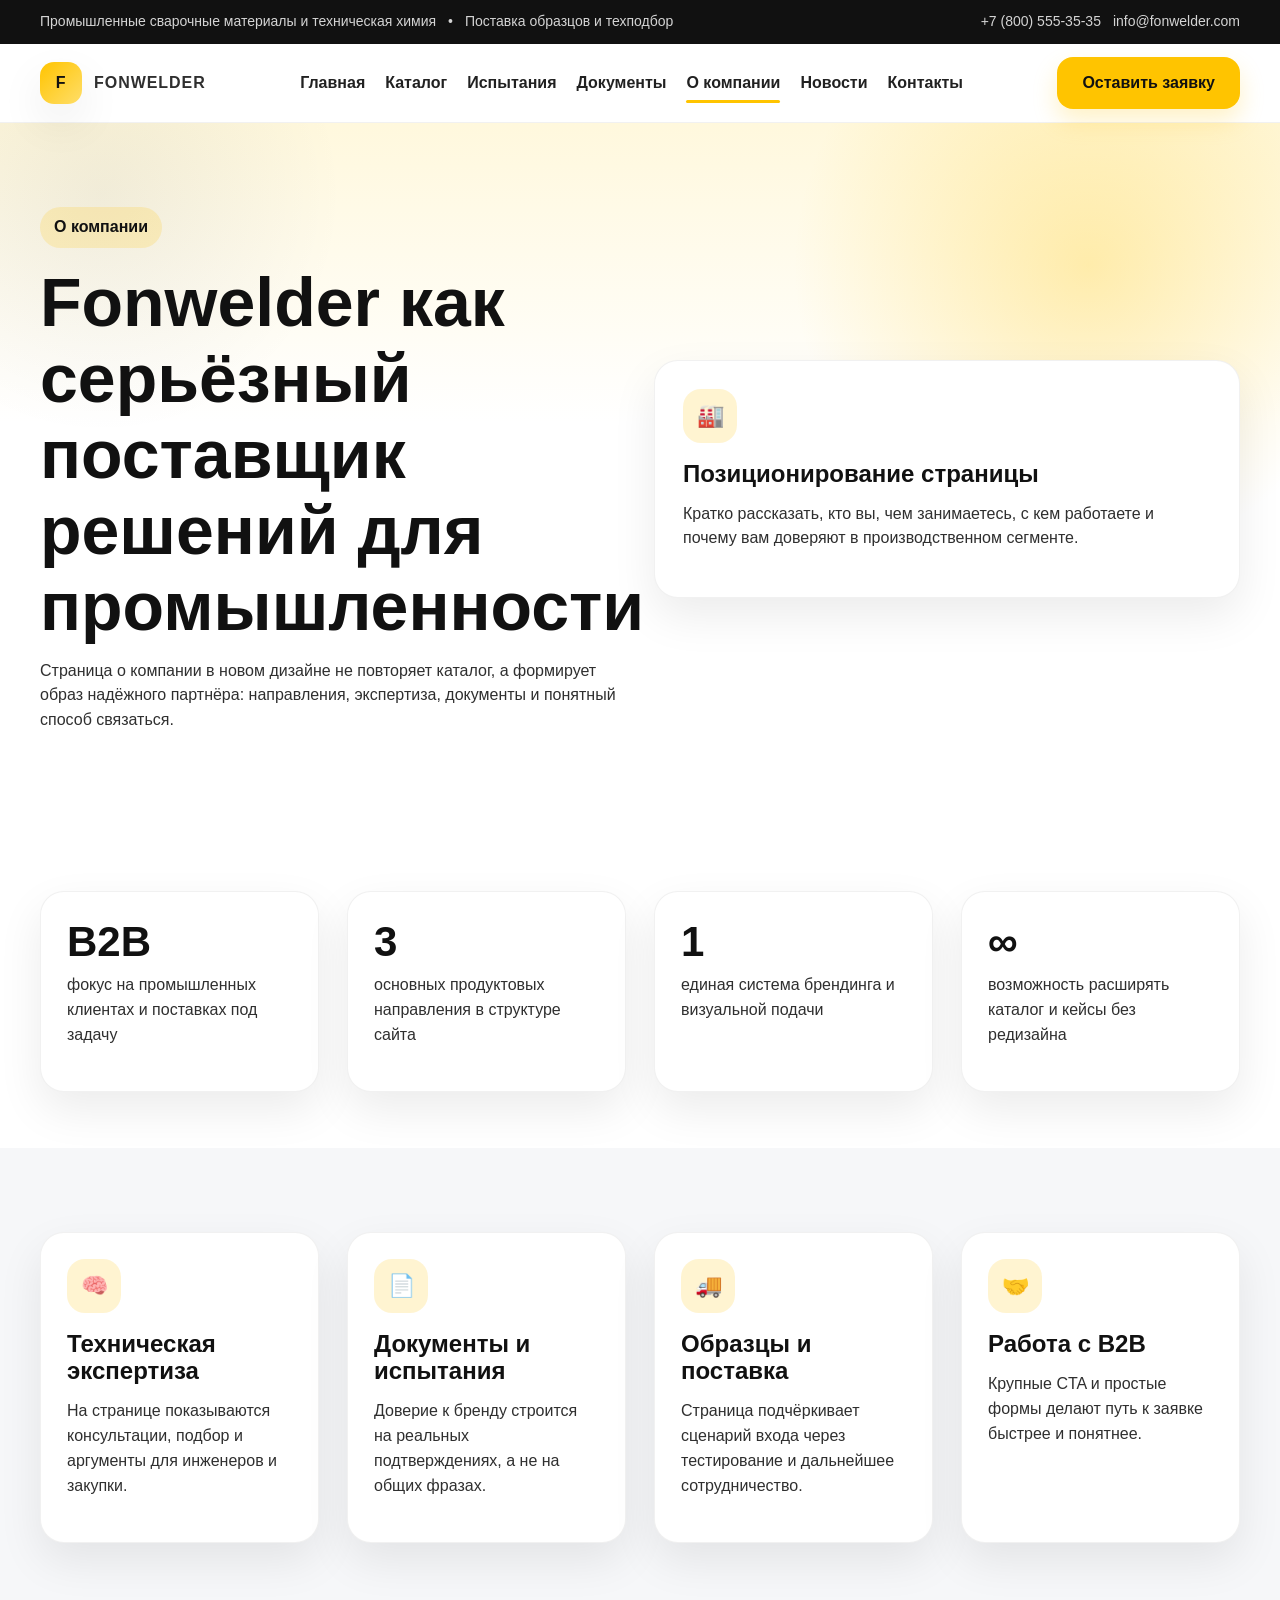
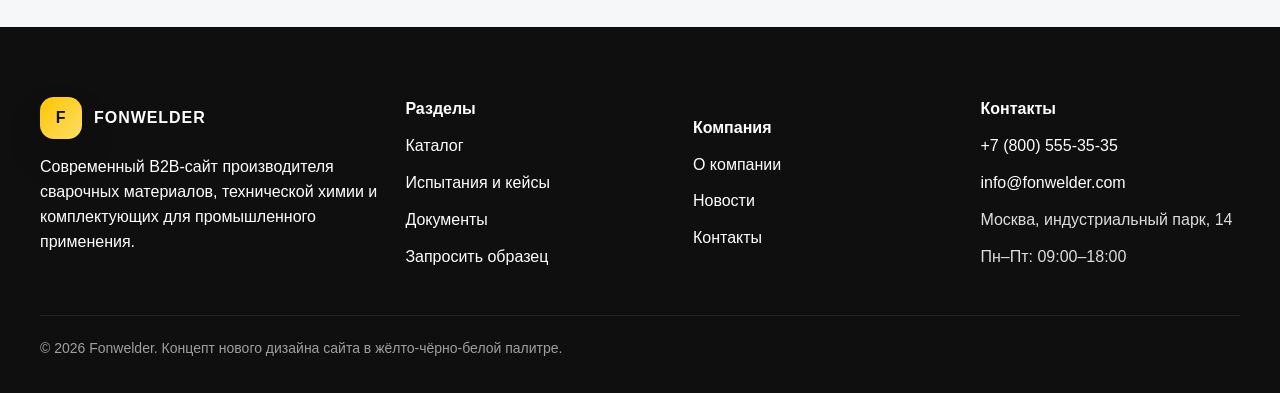
==== about.html @ 53263489 "Add files via upload" ====
<!doctype html>
<html lang="ru">
<head>
  <meta charset="utf-8">
  <meta name="viewport" content="width=device-width, initial-scale=1">
  <title>Fonwelder — о компании</title>
  <meta name="description" content="Редизайн сайта Fonwelder: каталог, карточки товаров, кейсы, документы и лидогенерация.">
  <link rel="stylesheet" href="styles.css">
</head>
<body>
<header>
  <div class="topbar">
    <div class="container topbar__inner">
      <div class="topbar__meta">
        <span>Промышленные сварочные материалы и техническая химия</span>
        <span>•</span>
        <span>Поставка образцов и техподбор</span>
      </div>
      <div class="topbar__links">
        <a href="tel:+78005553535">+7 (800) 555‑35‑35</a>
        <a href="mailto:info@fonwelder.com">info@fonwelder.com</a>
      </div>
    </div>
  </div>
  <nav class="navbar">
    <div class="container navbar__inner">
      <a class="logo" href="index.html" aria-label="Fonwelder">
        <span class="logo__mark">F</span>
        <span>Fonwelder</span>
      </a>
      <button class="menu-toggle" aria-label="Открыть меню" aria-expanded="false" data-menu-toggle>☰</button>
      <div class="navbar__menu" data-menu>
        <a href="index.html" class="">Главная</a>
<a href="catalog.html" class="">Каталог</a>
<a href="cases.html" class="">Испытания</a>
<a href="documents.html" class="">Документы</a>
<a href="about.html" class="is-active">О компании</a>
<a href="news.html" class="">Новости</a>
<a href="contacts.html" class="">Контакты</a>
      </div>
      <div class="navbar__actions">
        <a class="btn btn--primary" href="request.html">Оставить заявку</a>
      </div>
    </div>
  </nav>
</header>
<main>
  <section class="hero section"><div class="container hero__grid"><div><div class="hero__eyebrow">О компании</div><h1>Fonwelder как серьёзный поставщик решений для промышленности</h1><p>Страница о компании в новом дизайне не повторяет каталог, а формирует образ надёжного партнёра: направления, экспертиза, документы и понятный способ связаться.</p></div><div class="hero-card"><div class="icon">🏭</div><h3>Позиционирование страницы</h3><p>Кратко рассказать, кто вы, чем занимаетесь, с кем работаете и почему вам доверяют в производственном сегменте.</p></div></div></section>
  <section class="section-sm"><div class="container"><div class="stats-grid"><article class="stat"><h3>B2B</h3><p>фокус на промышленных клиентах и поставках под задачу</p></article><article class="stat"><h3>3</h3><p>основных продуктовых направления в структуре сайта</p></article><article class="stat"><h3>1</h3><p>единая система брендинга и визуальной подачи</p></article><article class="stat"><h3>∞</h3><p>возможность расширять каталог и кейсы без редизайна</p></article></div></div></section>
  <section class="section page-muted"><div class="container card-grid"><article class="value-card"><div class="icon">🧠</div><h3>Техническая экспертиза</h3><p>На странице показываются консультации, подбор и аргументы для инженеров и закупки.</p></article><article class="value-card"><div class="icon">📄</div><h3>Документы и испытания</h3><p>Доверие к бренду строится на реальных подтверждениях, а не на общих фразах.</p></article><article class="value-card"><div class="icon">🚚</div><h3>Образцы и поставка</h3><p>Страница подчёркивает сценарий входа через тестирование и дальнейшее сотрудничество.</p></article><article class="value-card"><div class="icon">🤝</div><h3>Работа с B2B</h3><p>Крупные CTA и простые формы делают путь к заявке быстрее и понятнее.</p></article></div></div></section>
</main>
<footer class="footer">
  <div class="container">
    <div class="footer-grid footer__top">
      <div>
        <a class="logo" href="index.html">
          <span class="logo__mark">F</span>
          <span>Fonwelder</span>
        </a>
        <p style="margin-top:16px;">Современный B2B‑сайт производителя сварочных материалов, технической химии и комплектующих для промышленного применения.</p>
      </div>
      <div>
        <h4>Разделы</h4>
        <ul>
          <li><a href="catalog.html">Каталог</a></li>
          <li><a href="cases.html">Испытания и кейсы</a></li>
          <li><a href="documents.html">Документы</a></li>
          <li><a href="request.html">Запросить образец</a></li>
        </ul>
      </div>
      <div>
        <h4>Компания</h4>
        <ul>
          <li><a href="about.html">О компании</a></li>
          <li><a href="news.html">Новости</a></li>
          <li><a href="contacts.html">Контакты</a></li>
        </ul>
      </div>
      <div>
        <h4>Контакты</h4>
        <ul>
          <li><a href="tel:+78005553535">+7 (800) 555‑35‑35</a></li>
          <li><a href="mailto:info@fonwelder.com">info@fonwelder.com</a></li>
          <li>Москва, индустриальный парк, 14</li>
          <li>Пн–Пт: 09:00–18:00</li>
        </ul>
      </div>
    </div>
    <div class="footer__bottom">© 2026 Fonwelder. Концепт нового дизайна сайта в жёлто‑чёрно‑белой палитре.</div>
  </div>
</footer>
<script src="script.js"></script>
</body>
</html>
---- styles.css ----
:root {
  --yellow: #ffc400;
  --yellow-dark: #f1b500;
  --black: #111111;
  --black-soft: #1d1d1d;
  --white: #ffffff;
  --bg: #f6f7f9;
  --line: #e5e7eb;
  --text: #2f2f2f;
  --muted: #6b7280;
  --success: #1f7a4d;
  --radius-lg: 24px;
  --radius-md: 18px;
  --radius-sm: 12px;
  --shadow: 0 18px 45px rgba(17, 17, 17, 0.08);
  --container: 1200px;
}

* {
  box-sizing: border-box;
}

html {
  scroll-behavior: smooth;
}

body {
  margin: 0;
  font-family: Inter, Arial, Helvetica, sans-serif;
  color: var(--text);
  background: var(--white);
  line-height: 1.55;
}

a {
  color: inherit;
  text-decoration: none;
}

img {
  display: block;
  max-width: 100%;
}

button,
input,
select,
textarea {
  font: inherit;
}

.container {
  width: min(calc(100% - 32px), var(--container));
  margin: 0 auto;
}

.section {
  padding: 84px 0;
}

.section-sm {
  padding: 56px 0;
}

.page-muted {
  background: var(--bg);
}

.topbar {
  background: var(--black);
  color: rgba(255, 255, 255, 0.82);
  font-size: 14px;
}

.topbar__inner,
.navbar__inner,
.footer__top {
  display: flex;
  align-items: center;
  justify-content: space-between;
  gap: 20px;
}

.topbar__inner {
  min-height: 44px;
}

.topbar__meta,
.topbar__links,
.navbar__menu,
.hero__stats,
.breadcrumbs,
.filters,
.meta-list,
.cta-inline,
.badges,
.inline-list {
  display: flex;
  flex-wrap: wrap;
  gap: 12px;
}

.navbar {
  position: sticky;
  top: 0;
  z-index: 50;
  background: rgba(255, 255, 255, 0.94);
  backdrop-filter: blur(10px);
  border-bottom: 1px solid rgba(17, 17, 17, 0.06);
}

.navbar__inner {
  min-height: 78px;
}

.logo {
  display: inline-flex;
  align-items: center;
  gap: 12px;
  font-weight: 900;
  letter-spacing: 0.06em;
  text-transform: uppercase;
}

.logo__mark {
  width: 42px;
  height: 42px;
  border-radius: 14px;
  background: linear-gradient(135deg, var(--yellow), #ffde69);
  color: var(--black);
  display: inline-flex;
  align-items: center;
  justify-content: center;
  box-shadow: var(--shadow);
}

.navbar__menu {
  align-items: center;
  gap: 20px;
  color: #212121;
}

.navbar__menu a {
  font-weight: 600;
  position: relative;
}

.navbar__menu a:hover::after,
.navbar__menu a.is-active::after {
  content: "";
  position: absolute;
  left: 0;
  right: 0;
  bottom: -8px;
  height: 3px;
  border-radius: 999px;
  background: var(--yellow);
}

.menu-toggle {
  display: none;
  width: 48px;
  height: 48px;
  border: 1px solid var(--line);
  border-radius: 14px;
  background: var(--white);
}

.btn {
  display: inline-flex;
  align-items: center;
  justify-content: center;
  gap: 10px;
  min-height: 52px;
  padding: 0 24px;
  border-radius: 16px;
  border: 1px solid transparent;
  font-weight: 700;
  transition: 0.25s ease;
  cursor: pointer;
}

.btn:hover {
  transform: translateY(-2px);
}

.btn--primary {
  background: var(--yellow);
  color: var(--black);
  box-shadow: 0 12px 24px rgba(255, 196, 0, 0.22);
}

.btn--primary:hover {
  background: var(--yellow-dark);
}

.btn--dark {
  background: var(--black);
  color: var(--white);
}

.btn--light {
  background: var(--white);
  color: var(--black);
  border-color: var(--line);
}

.btn--full {
  width: 100%;
}

.hero {
  position: relative;
  overflow: hidden;
  background:
    radial-gradient(circle at 85% 20%, rgba(255, 196, 0, 0.28), transparent 24%),
    radial-gradient(circle at 8% 10%, rgba(17, 17, 17, 0.06), transparent 18%),
    linear-gradient(180deg, #fff8dd 0%, var(--white) 42%);
}

.hero--dark {
  background:
    radial-gradient(circle at 80% 15%, rgba(255, 196, 0, 0.26), transparent 22%),
    linear-gradient(135deg, #181818 0%, #111111 70%);
  color: var(--white);
}

.hero__grid,
.split,
.product-hero,
.two-col,
.contact-grid,
.request-grid,
.stats-grid,
.card-grid,
.case-grid,
.doc-grid,
.news-grid,
.category-grid,
.footer-grid,
.product-layout {
  display: grid;
  gap: 28px;
}

.hero__grid,
.split,
.product-hero,
.two-col,
.contact-grid,
.request-grid,
.product-layout {
  grid-template-columns: repeat(2, minmax(0, 1fr));
  align-items: center;
}

.hero__eyebrow,
.section__eyebrow {
  display: inline-flex;
  align-items: center;
  gap: 10px;
  padding: 8px 14px;
  border-radius: 999px;
  background: rgba(255, 196, 0, 0.18);
  color: var(--black);
  font-weight: 700;
  margin-bottom: 16px;
}

.hero--dark .hero__eyebrow {
  color: var(--white);
  background: rgba(255, 196, 0, 0.16);
}

h1,
h2,
h3,
h4 {
  margin: 0 0 14px;
  color: var(--black);
  line-height: 1.12;
}

.hero--dark h1,
.hero--dark h2,
.hero--dark h3,
.hero--dark p,
.hero--dark li,
.hero--dark .section__text {
  color: var(--white);
}

h1 {
  font-size: clamp(38px, 6vw, 68px);
  max-width: 13ch;
}

h2 {
  font-size: clamp(30px, 4vw, 48px);
}

h3 {
  font-size: 24px;
}

p {
  margin: 0 0 18px;
  color: var(--text);
}

.section__head {
  display: flex;
  align-items: end;
  justify-content: space-between;
  gap: 20px;
  margin-bottom: 32px;
}

.section__text,
.muted {
  color: var(--muted);
}

.hero-card,
.card,
.stat,
.filter-card,
.doc-item,
.news-card,
.case-card,
.product-card,
.contact-card,
.form-card,
.metric-card,
.value-card,
.timeline,
.tab-panel,
.spec-table,
.sidebar-card {
  background: var(--white);
  border: 1px solid rgba(17, 17, 17, 0.06);
  border-radius: var(--radius-lg);
  box-shadow: var(--shadow);
}

.hero-card {
  padding: 28px;
}

.hero-visual {
  position: relative;
  min-height: 540px;
}

.device,
.wire-spool,
.tube-stack,
.document-stack,
.news-visual {
  border-radius: 32px;
  box-shadow: 0 35px 65px rgba(17, 17, 17, 0.22);
}

.device {
  background: linear-gradient(145deg, #222 0%, #111 45%, #1e1e1e 100%);
  padding: 26px;
  min-height: 480px;
  display: flex;
  flex-direction: column;
  justify-content: space-between;
}

.device__screen {
  background: linear-gradient(180deg, rgba(255,255,255,0.06), rgba(255,255,255,0.02));
  border: 1px solid rgba(255,255,255,0.08);
  border-radius: 24px;
  padding: 24px;
}

.hero__stats .stat-pill {
  padding: 14px 18px;
  border-radius: 18px;
  background: var(--white);
  box-shadow: var(--shadow);
  font-weight: 700;
}

.hero--dark .hero__stats .stat-pill {
  background: rgba(255,255,255,0.06);
  color: var(--white);
}

.card-grid {
  grid-template-columns: repeat(4, minmax(0, 1fr));
}

.category-grid,
.case-grid,
.news-grid,
.doc-grid {
  grid-template-columns: repeat(3, minmax(0, 1fr));
}

.stats-grid {
  grid-template-columns: repeat(4, minmax(0, 1fr));
}

.value-card,
.card,
.product-card,
.case-card,
.doc-item,
.news-card,
.contact-card,
.sidebar-card,
.stat,
.metric-card {
  padding: 26px;
}

.icon {
  width: 54px;
  height: 54px;
  border-radius: 18px;
  display: inline-flex;
  align-items: center;
  justify-content: center;
  background: rgba(255, 196, 0, 0.18);
  color: var(--black);
  font-size: 22px;
  margin-bottom: 18px;
}

.badge {
  display: inline-flex;
  align-items: center;
  gap: 8px;
  padding: 8px 12px;
  border-radius: 999px;
  font-size: 13px;
  font-weight: 700;
  background: rgba(255, 196, 0, 0.16);
  color: var(--black);
}

.badge--dark {
  background: #171717;
  color: var(--white);
}

.badge--success {
  background: rgba(31, 122, 77, 0.12);
  color: var(--success);
}

.product-card__media,
.category-card__media,
.case-card__media,
.news-card__media {
  min-height: 180px;
  border-radius: 20px;
  margin-bottom: 18px;
  background:
    radial-gradient(circle at 65% 40%, rgba(255,255,255,0.45), transparent 18%),
    linear-gradient(135deg, rgba(255, 196, 0, 0.18), rgba(17, 17, 17, 0.86));
}

.product-card__media--light,
.category-card__media--light,
.case-card__media--light,
.news-card__media--light {
  background:
    radial-gradient(circle at 25% 30%, rgba(255, 196, 0, 0.52), transparent 24%),
    linear-gradient(145deg, #f8f8f8, #d8d8d8);
}

.meta-list {
  padding: 0;
  margin: 0 0 20px;
  list-style: none;
}

.meta-list li {
  padding: 10px 14px;
  border-radius: 14px;
  background: var(--bg);
  color: #333;
  font-size: 14px;
}

.stats-grid .stat h3,
.metric-card h3 {
  font-size: 42px;
  margin-bottom: 8px;
}

.cta-band {
  background: linear-gradient(135deg, #111 0%, #1f1f1f 100%);
  color: var(--white);
  border-radius: 34px;
  padding: 34px;
}

.cta-band h2,
.cta-band p {
  color: var(--white);
}

.breadcrumbs {
  padding: 20px 0 0;
  color: var(--muted);
  font-size: 14px;
}

.page-hero {
  padding: 48px 0 70px;
}

.page-hero__card {
  padding: 34px;
  border-radius: 32px;
  background:
    radial-gradient(circle at 85% 10%, rgba(255, 196, 0, 0.22), transparent 25%),
    linear-gradient(180deg, #fffdf6, #ffffff);
  border: 1px solid rgba(17, 17, 17, 0.06);
}

.filters {
  margin-bottom: 26px;
}

.filter-chip {
  display: inline-flex;
  align-items: center;
  padding: 12px 16px;
  border-radius: 999px;
  border: 1px solid var(--line);
  background: var(--white);
  font-weight: 600;
}

.filter-chip.is-active {
  border-color: transparent;
  background: var(--yellow);
}

.search-row {
  display: grid;
  grid-template-columns: 2fr 1fr 1fr auto;
  gap: 14px;
  margin-bottom: 28px;
}

.input,
.select,
.textarea {
  width: 100%;
  min-height: 54px;
  padding: 14px 18px;
  border-radius: 16px;
  border: 1px solid var(--line);
  background: var(--white);
}

.textarea {
  min-height: 140px;
  resize: vertical;
}

.grid-3,
.grid-4,
.product-grid {
  display: grid;
  gap: 24px;
}

.grid-3,
.product-grid {
  grid-template-columns: repeat(3, minmax(0, 1fr));
}

.grid-4 {
  grid-template-columns: repeat(4, minmax(0, 1fr));
}

.product-hero__gallery {
  background: linear-gradient(145deg, #141414, #2a2a2a);
  color: var(--white);
  padding: 28px;
  border-radius: 32px;
  min-height: 560px;
}

.product-photo {
  height: 320px;
  border-radius: 26px;
  margin-bottom: 20px;
  background:
    radial-gradient(circle at 28% 35%, rgba(255, 196, 0, 0.88), transparent 18%),
    linear-gradient(135deg, #f1f1f1 0%, #cfcfcf 18%, #2b2b2b 18%, #151515 100%);
}

.thumb-row {
  display: grid;
  grid-template-columns: repeat(3, minmax(0, 1fr));
  gap: 14px;
}

.thumb {
  height: 88px;
  border-radius: 18px;
  background:
    radial-gradient(circle at 70% 40%, rgba(255,255,255,0.25), transparent 16%),
    linear-gradient(135deg, rgba(255, 196, 0, 0.35), rgba(255,255,255,0.08));
  border: 1px solid rgba(255,255,255,0.08);
}

.product-hero__info {
  padding: 10px 0;
}

.price-box {
  padding: 20px 22px;
  border-radius: 22px;
  background: var(--bg);
  display: flex;
  align-items: center;
  justify-content: space-between;
  gap: 18px;
  margin: 22px 0;
}

.tabs {
  display: flex;
  flex-wrap: wrap;
  gap: 12px;
  margin-bottom: 24px;
}

.tab-button {
  padding: 14px 18px;
  border-radius: 14px;
  border: 1px solid var(--line);
  background: var(--white);
  font-weight: 700;
  cursor: pointer;
}

.tab-button.is-active {
  background: var(--yellow);
  border-color: transparent;
}

.tab-panel {
  display: none;
  padding: 28px;
}

.tab-panel.is-active {
  display: block;
}

.spec-table {
  overflow: hidden;
}

.spec-table table {
  width: 100%;
  border-collapse: collapse;
}

.spec-table th,
.spec-table td {
  padding: 14px 18px;
  text-align: left;
  border-bottom: 1px solid var(--line);
}

.spec-table th {
  background: #fbfbfb;
  width: 32%;
}

.case-stat {
  display: flex;
  align-items: center;
  justify-content: space-between;
  gap: 12px;
  padding: 16px 18px;
  border-radius: 18px;
  background: var(--bg);
  margin-bottom: 14px;
}

.footer {
  background: #0f0f0f;
  color: rgba(255, 255, 255, 0.86);
  padding-top: 70px;
}

.footer-grid {
  grid-template-columns: 1.3fr 1fr 1fr 1fr;
}

.footer h3,
.footer h4,
.footer p,
.footer a {
  color: var(--white);
}

.footer h4 {
  margin-bottom: 16px;
}

.footer ul {
  padding: 0;
  margin: 0;
  list-style: none;
}

.footer li + li {
  margin-top: 12px;
}

.footer__bottom {
  margin-top: 42px;
  border-top: 1px solid rgba(255,255,255,0.08);
  padding: 22px 0 34px;
  color: rgba(255,255,255,0.6);
  font-size: 14px;
}

.kpi-bar {
  display: grid;
  grid-template-columns: repeat(3, minmax(0, 1fr));
  gap: 16px;
  margin-top: 22px;
}

.kpi {
  background: rgba(255,255,255,0.06);
  border: 1px solid rgba(255,255,255,0.08);
  border-radius: 20px;
  padding: 18px;
}

.kpi strong {
  display: block;
  font-size: 28px;
  margin-bottom: 6px;
}

.timeline {
  padding: 24px;
}

.timeline__item {
  position: relative;
  padding-left: 24px;
  margin-bottom: 20px;
}

.timeline__item::before {
  content: "";
  position: absolute;
  left: 0;
  top: 6px;
  width: 10px;
  height: 10px;
  border-radius: 999px;
  background: var(--yellow);
}

.timeline__item::after {
  content: "";
  position: absolute;
  left: 4px;
  top: 20px;
  bottom: -16px;
  width: 2px;
  background: var(--line);
}

.timeline__item:last-child::after {
  display: none;
}

.map-card {
  min-height: 380px;
  border-radius: 28px;
  background:
    linear-gradient(135deg, rgba(255, 196, 0, 0.18), rgba(17, 17, 17, 0.08)),
    repeating-linear-gradient(90deg, rgba(255,255,255,0.45) 0 40px, rgba(17,17,17,0.03) 40px 41px),
    repeating-linear-gradient(0deg, rgba(255,255,255,0.45) 0 40px, rgba(17,17,17,0.03) 40px 41px);
  border: 1px solid rgba(17,17,17,0.08);
}

.list-check {
  list-style: none;
  padding: 0;
  margin: 0;
}

.list-check li {
  position: relative;
  padding-left: 28px;
  margin-bottom: 14px;
}

.list-check li::before {
  content: "✓";
  position: absolute;
  left: 0;
  top: -1px;
  color: var(--success);
  font-weight: 900;
}

@media (max-width: 1080px) {
  .card-grid,
  .stats-grid,
  .grid-4,
  .footer-grid {
    grid-template-columns: repeat(2, minmax(0, 1fr));
  }

  .category-grid,
  .case-grid,
  .doc-grid,
  .news-grid,
  .grid-3,
  .product-grid {
    grid-template-columns: repeat(2, minmax(0, 1fr));
  }

  .hero__grid,
  .split,
  .product-hero,
  .two-col,
  .contact-grid,
  .request-grid,
  .product-layout {
    grid-template-columns: 1fr;
  }

  .search-row {
    grid-template-columns: 1fr 1fr;
  }
}

@media (max-width: 820px) {
  .menu-toggle {
    display: inline-flex;
    align-items: center;
    justify-content: center;
  }

  .navbar__menu {
    display: none;
    position: absolute;
    top: calc(100% + 8px);
    left: 16px;
    right: 16px;
    padding: 20px;
    background: var(--white);
    border-radius: 24px;
    border: 1px solid var(--line);
    box-shadow: var(--shadow);
    flex-direction: column;
    align-items: flex-start;
  }

  .navbar__menu.is-open {
    display: flex;
  }

  .navbar__actions .btn {
    display: none;
  }

  .section,
  .page-hero {
    padding: 64px 0;
  }

  .hero__stats,
  .cta-inline,
  .topbar__inner,
  .topbar__meta,
  .topbar__links,
  .section__head {
    flex-direction: column;
    align-items: flex-start;
  }

  .hero-visual {
    min-height: auto;
  }

  h1 {
    max-width: none;
  }

  .search-row,
  .kpi-bar,
  .grid-3,
  .product-grid,
  .category-grid,
  .news-grid,
  .doc-grid,
  .case-grid,
  .card-grid,
  .stats-grid,
  .grid-4,
  .footer-grid {
    grid-template-columns: 1fr;
  }
}

@media (max-width: 520px) {
  .container {
    width: min(calc(100% - 24px), var(--container));
  }

  .btn {
    width: 100%;
  }

  .topbar {
    display: none;
  }

  .hero-card,
  .value-card,
  .card,
  .product-card,
  .case-card,
  .doc-item,
  .news-card,
  .contact-card,
  .sidebar-card,
  .stat,
  .metric-card,
  .tab-panel,
  .page-hero__card,
  .cta-band {
    padding: 22px;
    border-radius: 24px;
  }
}
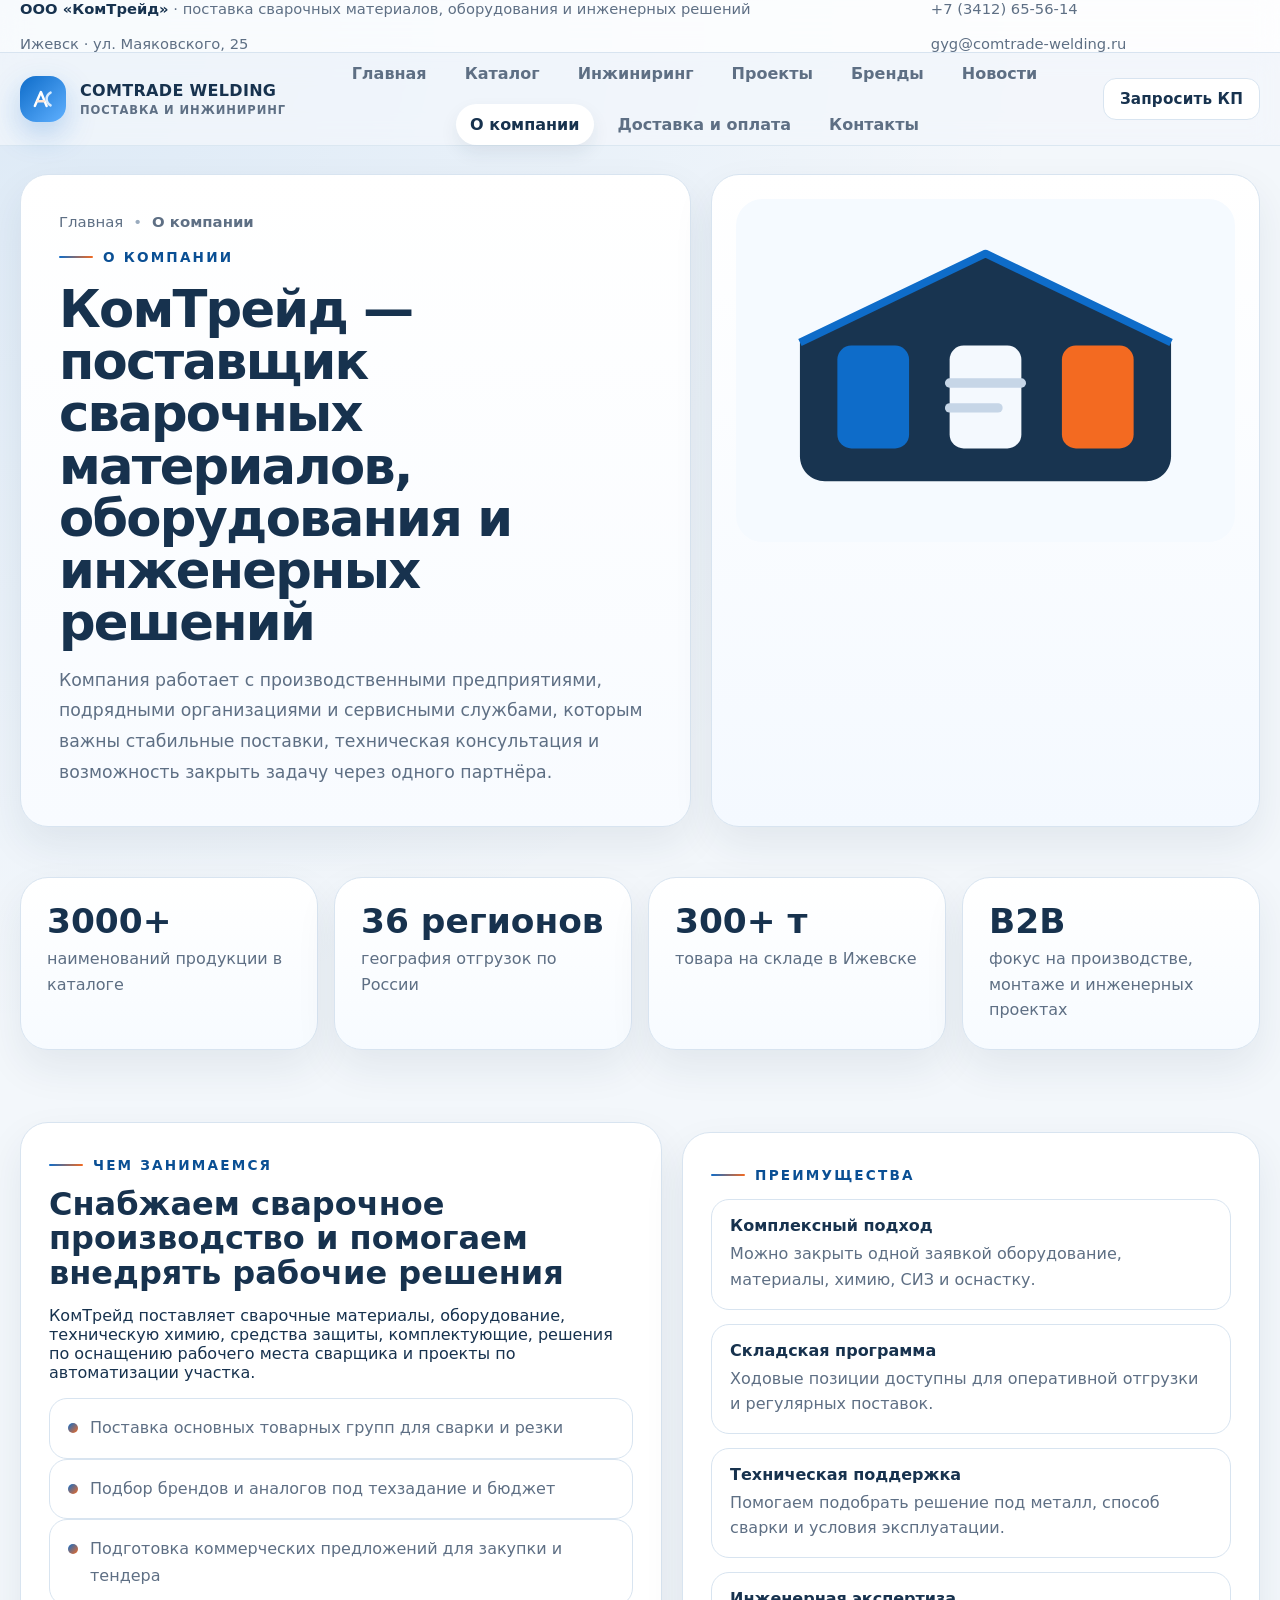
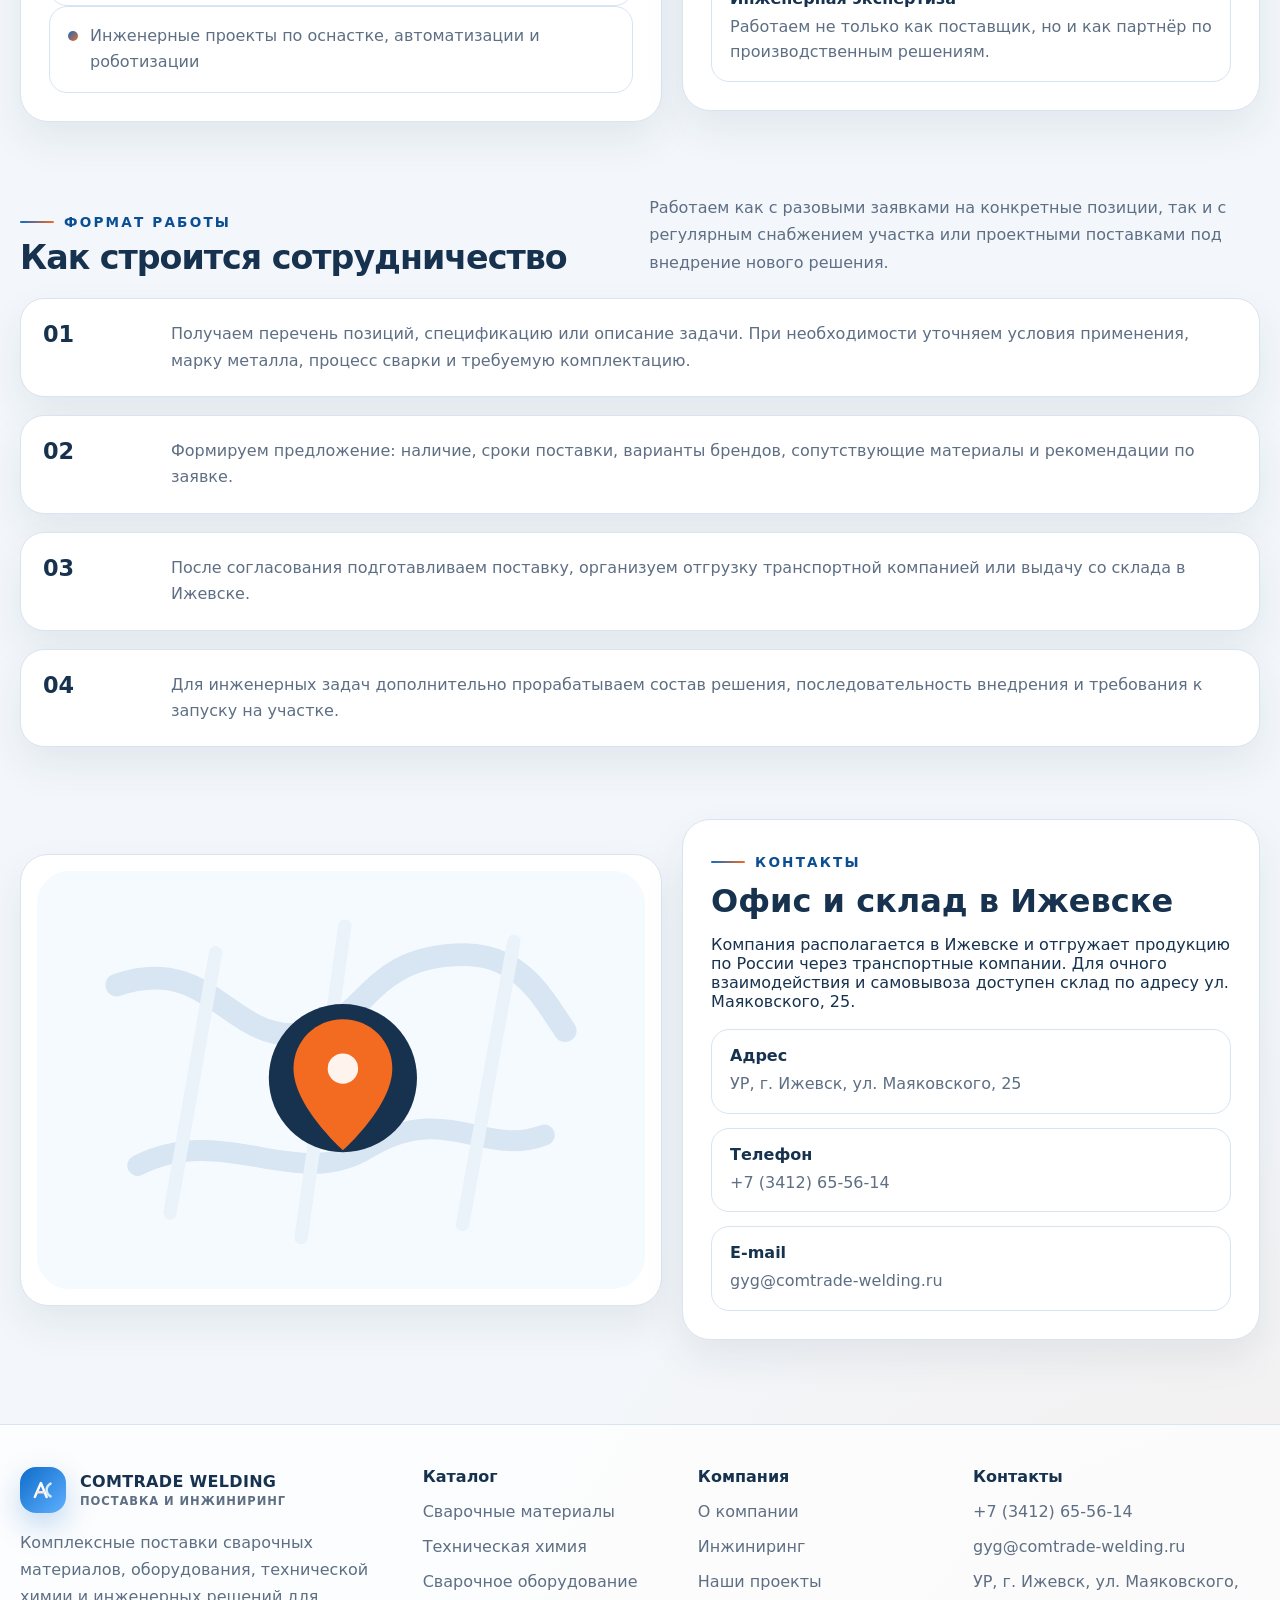
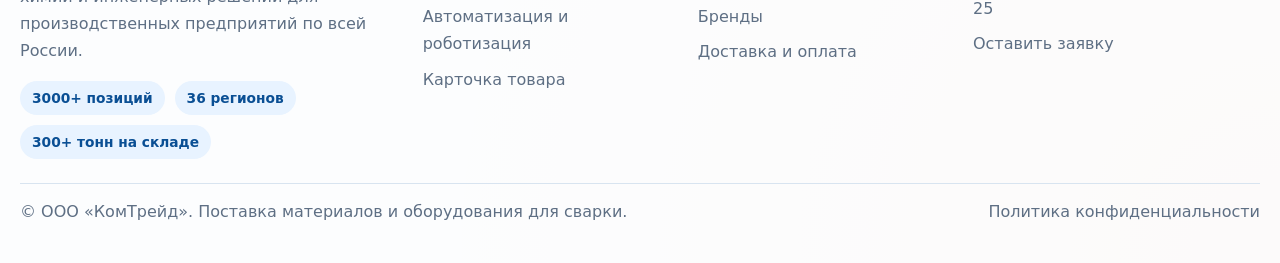
==== commit 61dce52b: "Первая заливка всего проекта" ====
--- a/about.html
+++ b/about.html
@@ -2,93 +2,209 @@
 <html lang="ru">
 <head>
   <meta charset="utf-8">
-  <meta name="viewport" content="width=device-width, initial-scale=1">
-  <title>Fonwelder — о компании</title>
-  <meta name="description" content="Редизайн сайта Fonwelder: каталог, карточки товаров, кейсы, документы и лидогенерация.">
-  <link rel="stylesheet" href="styles.css">
+  <meta name="viewport" content="width=device-width,initial-scale=1">
+  <title>О компании — КомТрейд</title>
+  <meta name="description" content="Информация о компании КомТрейд, поставках сварочных материалов и оборудования, инженерных решениях и формате работы.">
+  <link rel="stylesheet" href="assets/css/styles.css">
 </head>
 <body>
-<header>
-  <div class="topbar">
-    <div class="container topbar__inner">
-      <div class="topbar__meta">
-        <span>Промышленные сварочные материалы и техническая химия</span>
-        <span>•</span>
-        <span>Поставка образцов и техподбор</span>
+
+<div class="topbar">
+  <div class="container topbar-inner">
+    <div class="topbar-links">
+      <span><strong>ООО «КомТрейд»</strong> · поставка сварочных материалов, оборудования и инженерных решений</span>
+      <span>Ижевск · ул. Маяковского, 25</span>
+    </div>
+    <div class="topbar-links">
+      <a href="tel:+73412655614">+7 (3412) 65-56-14</a>
+      <a href="mailto:gyg@comtrade-welding.ru">gyg@comtrade-welding.ru</a>
+    </div>
+  </div>
+</div>
+<header class="site-header">
+  <div class="container navbar">
+    <a class="logo" href="index.html" aria-label="КомТрейд">
+      <span class="logo-mark">
+        <svg width="28" height="28" viewBox="0 0 24 24" fill="none" aria-hidden="true">
+          <path d="M5 18L10.2 6L15.1 18" stroke="white" stroke-width="2.1" stroke-linecap="round" stroke-linejoin="round"/>
+          <path d="M7.5 14h5.2" stroke="#FFE4D2" stroke-width="2.1" stroke-linecap="round"/>
+          <path d="M18.5 6.5c-2.3 1.3-3.4 3.2-3.4 5.5s1.1 4.1 3.4 5.5" stroke="#D6EBFF" stroke-width="2.1" stroke-linecap="round"/>
+        </svg>
+      </span>
+      <span>COMTRADE WELDING<small>Поставка и инжиниринг</small></span>
+    </a>
+    <nav class="nav-links" data-menu>
+      <a href="index.html" class="">Главная</a>
+<a href="catalog.html" class="">Каталог</a>
+<a href="engineering.html" class="">Инжиниринг</a>
+<a href="projects.html" class="">Проекты</a>
+<a href="brands.html" class="">Бренды</a>
+<a href="news.html" class="">Новости</a>
+<a href="about.html" class="active">О компании</a>
+<a href="delivery.html" class="">Доставка и оплата</a>
+<a href="contacts.html" class="">Контакты</a>
+    </nav>
+    <div class="nav-actions">
+      <a class="btn btn-secondary btn-sm" href="contacts.html#request">Запросить КП</a>
+      <button class="mobile-toggle" data-menu-toggle aria-label="Открыть меню">
+        <svg width="22" height="22" viewBox="0 0 24 24" fill="none"><path d="M4 7h16M4 12h16M4 17h16" stroke="currentColor" stroke-width="2" stroke-linecap="round"/></svg>
+      </button>
+    </div>
+  </div>
+</header>
+
+
+<main>
+  <section class="page-hero">
+    <div class="container page-hero-shell">
+      <article class="page-hero-main panel reveal">
+        <nav class="breadcrumbs" aria-label="Хлебные крошки"><a href="index.html">Главная</a><span>•</span><strong>О компании</strong></nav>
+        <span class="eyebrow">О компании</span>
+        <h1>КомТрейд — поставщик сварочных материалов, оборудования и инженерных решений</h1>
+        <p class="lead">Компания работает с производственными предприятиями, подрядными организациями и сервисными службами, которым важны стабильные поставки, техническая консультация и возможность закрыть задачу через одного партнёра.</p>
+      </article>
+      <aside class="page-hero-aside panel reveal">
+        <img src="assets/img/warehouse.svg" alt="Склад и поставки КомТрейд">
+      </aside>
+    </div>
+  </section>
+
+  <section class="section">
+    <div class="container stats-band">
+      <article class="stat-card card reveal"><strong>3000+</strong><span>наименований продукции в каталоге</span></article>
+      <article class="stat-card card reveal"><strong>36 регионов</strong><span>география отгрузок по России</span></article>
+      <article class="stat-card card reveal"><strong>300+ т</strong><span>товара на складе в Ижевске</span></article>
+      <article class="stat-card card reveal"><strong>B2B</strong><span>фокус на производстве, монтаже и инженерных проектах</span></article>
+    </div>
+  </section>
+
+  <section class="section">
+    <div class="container split-card">
+      <article class="card reveal" style="padding:28px">
+        <span class="eyebrow">Чем занимаемся</span>
+        <h2 style="margin:14px 0 12px;font-size:2rem;line-height:1.08">Снабжаем сварочное производство и помогаем внедрять рабочие решения</h2>
+        <p>КомТрейд поставляет сварочные материалы, оборудование, техническую химию, средства защиты, комплектующие, решения по оснащению рабочего места сварщика и проекты по автоматизации участка.</p>
+        <ul class="lead-list">
+          <li>Поставка основных товарных групп для сварки и резки</li>
+          <li>Подбор брендов и аналогов под техзадание и бюджет</li>
+          <li>Подготовка коммерческих предложений для закупки и тендера</li>
+          <li>Инженерные проекты по оснастке, автоматизации и роботизации</li>
+        </ul>
+      </article>
+      <article class="card reveal" style="padding:28px">
+        <span class="eyebrow">Преимущества</span>
+        <div class="feature-list" style="margin-top:16px">
+          <div class="contact-line"><strong>Комплексный подход</strong><span>Можно закрыть одной заявкой оборудование, материалы, химию, СИЗ и оснастку.</span></div>
+          <div class="contact-line"><strong>Складская программа</strong><span>Ходовые позиции доступны для оперативной отгрузки и регулярных поставок.</span></div>
+          <div class="contact-line"><strong>Техническая поддержка</strong><span>Помогаем подобрать решение под металл, способ сварки и условия эксплуатации.</span></div>
+          <div class="contact-line"><strong>Инженерная экспертиза</strong><span>Работаем не только как поставщик, но и как партнёр по производственным решениям.</span></div>
+        </div>
+      </article>
+    </div>
+  </section>
+
+  <section class="section">
+    <div class="container">
+      <div class="section-head reveal">
+        <div>
+          <span class="eyebrow">Формат работы</span>
+          <h2>Как строится сотрудничество</h2>
+        </div>
+        <p>Работаем как с разовыми заявками на конкретные позиции, так и с регулярным снабжением участка или проектными поставками под внедрение нового решения.</p>
       </div>
-      <div class="topbar__links">
-        <a href="tel:+78005553535">+7 (800) 555‑35‑35</a>
-        <a href="mailto:info@fonwelder.com">info@fonwelder.com</a>
+      <div class="timeline">
+        <article class="timeline-item reveal">
+          <strong>01</strong>
+          <span>Получаем перечень позиций, спецификацию или описание задачи. При необходимости уточняем условия применения, марку металла, процесс сварки и требуемую комплектацию.</span>
+        </article>
+        <article class="timeline-item reveal">
+          <strong>02</strong>
+          <span>Формируем предложение: наличие, сроки поставки, варианты брендов, сопутствующие материалы и рекомендации по заявке.</span>
+        </article>
+        <article class="timeline-item reveal">
+          <strong>03</strong>
+          <span>После согласования подготавливаем поставку, организуем отгрузку транспортной компанией или выдачу со склада в Ижевске.</span>
+        </article>
+        <article class="timeline-item reveal">
+          <strong>04</strong>
+          <span>Для инженерных задач дополнительно прорабатываем состав решения, последовательность внедрения и требования к запуску на участке.</span>
+        </article>
       </div>
     </div>
-  </div>
-  <nav class="navbar">
-    <div class="container navbar__inner">
-      <a class="logo" href="index.html" aria-label="Fonwelder">
-        <span class="logo__mark">F</span>
-        <span>Fonwelder</span>
+  </section>
+
+  <section class="section">
+    <div class="container split-card">
+      <article class="card reveal" style="padding:16px">
+        <img src="assets/img/map-izhevsk.svg" alt="Адрес КомТрейд в Ижевске">
+      </article>
+      <article class="card reveal" style="padding:28px">
+        <span class="eyebrow">Контакты</span>
+        <h2 style="margin:14px 0 12px;font-size:2rem;line-height:1.08">Офис и склад в Ижевске</h2>
+        <p>Компания располагается в Ижевске и отгружает продукцию по России через транспортные компании. Для очного взаимодействия и самовывоза доступен склад по адресу ул. Маяковского, 25.</p>
+        <div class="contact-lines" style="margin-top:18px">
+          <div class="contact-line"><strong>Адрес</strong><span>УР, г. Ижевск, ул. Маяковского, 25</span></div>
+          <div class="contact-line"><strong>Телефон</strong><span><a href="tel:+73412655614">+7 (3412) 65-56-14</a></span></div>
+          <div class="contact-line"><strong>E-mail</strong><span><a href="mailto:gyg@comtrade-welding.ru">gyg@comtrade-welding.ru</a></span></div>
+        </div>
+      </article>
+    </div>
+  </section>
+</main>
+
+
+<footer class="footer">
+  <div class="container footer-grid">
+    <div>
+      <a class="logo" href="index.html" style="margin-bottom:14px">
+        <span class="logo-mark">
+          <svg width="28" height="28" viewBox="0 0 24 24" fill="none" aria-hidden="true">
+            <path d="M5 18L10.2 6L15.1 18" stroke="white" stroke-width="2.1" stroke-linecap="round" stroke-linejoin="round"/>
+            <path d="M7.5 14h5.2" stroke="#FFE4D2" stroke-width="2.1" stroke-linecap="round"/>
+            <path d="M18.5 6.5c-2.3 1.3-3.4 3.2-3.4 5.5s1.1 4.1 3.4 5.5" stroke="#D6EBFF" stroke-width="2.1" stroke-linecap="round"/>
+          </svg>
+        </span>
+        <span>COMTRADE WELDING<small>Поставка и инжиниринг</small></span>
       </a>
-      <button class="menu-toggle" aria-label="Открыть меню" aria-expanded="false" data-menu-toggle>☰</button>
-      <div class="navbar__menu" data-menu>
-        <a href="index.html" class="">Главная</a>
-<a href="catalog.html" class="">Каталог</a>
-<a href="cases.html" class="">Испытания</a>
-<a href="documents.html" class="">Документы</a>
-<a href="about.html" class="is-active">О компании</a>
-<a href="news.html" class="">Новости</a>
-<a href="contacts.html" class="">Контакты</a>
+      <p>Комплексные поставки сварочных материалов, оборудования, технической химии и инженерных решений для производственных предприятий по всей России.</p>
+      <div class="badge-line" style="margin-top:16px">
+        <span class="pill">3000+ позиций</span>
+        <span class="pill">36 регионов</span>
+        <span class="pill">300+ тонн на складе</span>
       </div>
-      <div class="navbar__actions">
-        <a class="btn btn--primary" href="request.html">Оставить заявку</a>
-      </div>
-    </div>
-  </nav>
-</header>
-<main>
-  <section class="hero section"><div class="container hero__grid"><div><div class="hero__eyebrow">О компании</div><h1>Fonwelder как серьёзный поставщик решений для промышленности</h1><p>Страница о компании в новом дизайне не повторяет каталог, а формирует образ надёжного партнёра: направления, экспертиза, документы и понятный способ связаться.</p></div><div class="hero-card"><div class="icon">🏭</div><h3>Позиционирование страницы</h3><p>Кратко рассказать, кто вы, чем занимаетесь, с кем работаете и почему вам доверяют в производственном сегменте.</p></div></div></section>
-  <section class="section-sm"><div class="container"><div class="stats-grid"><article class="stat"><h3>B2B</h3><p>фокус на промышленных клиентах и поставках под задачу</p></article><article class="stat"><h3>3</h3><p>основных продуктовых направления в структуре сайта</p></article><article class="stat"><h3>1</h3><p>единая система брендинга и визуальной подачи</p></article><article class="stat"><h3>∞</h3><p>возможность расширять каталог и кейсы без редизайна</p></article></div></div></section>
-  <section class="section page-muted"><div class="container card-grid"><article class="value-card"><div class="icon">🧠</div><h3>Техническая экспертиза</h3><p>На странице показываются консультации, подбор и аргументы для инженеров и закупки.</p></article><article class="value-card"><div class="icon">📄</div><h3>Документы и испытания</h3><p>Доверие к бренду строится на реальных подтверждениях, а не на общих фразах.</p></article><article class="value-card"><div class="icon">🚚</div><h3>Образцы и поставка</h3><p>Страница подчёркивает сценарий входа через тестирование и дальнейшее сотрудничество.</p></article><article class="value-card"><div class="icon">🤝</div><h3>Работа с B2B</h3><p>Крупные CTA и простые формы делают путь к заявке быстрее и понятнее.</p></article></div></div></section>
-</main>
-<footer class="footer">
-  <div class="container">
-    <div class="footer-grid footer__top">
-      <div>
-        <a class="logo" href="index.html">
-          <span class="logo__mark">F</span>
-          <span>Fonwelder</span>
-        </a>
-        <p style="margin-top:16px;">Современный B2B‑сайт производителя сварочных материалов, технической химии и комплектующих для промышленного применения.</p>
-      </div>
-      <div>
-        <h4>Разделы</h4>
-        <ul>
-          <li><a href="catalog.html">Каталог</a></li>
-          <li><a href="cases.html">Испытания и кейсы</a></li>
-          <li><a href="documents.html">Документы</a></li>
-          <li><a href="request.html">Запросить образец</a></li>
-        </ul>
-      </div>
-      <div>
-        <h4>Компания</h4>
-        <ul>
-          <li><a href="about.html">О компании</a></li>
-          <li><a href="news.html">Новости</a></li>
-          <li><a href="contacts.html">Контакты</a></li>
-        </ul>
-      </div>
-      <div>
-        <h4>Контакты</h4>
-        <ul>
-          <li><a href="tel:+78005553535">+7 (800) 555‑35‑35</a></li>
-          <li><a href="mailto:info@fonwelder.com">info@fonwelder.com</a></li>
-          <li>Москва, индустриальный парк, 14</li>
-          <li>Пн–Пт: 09:00–18:00</li>
-        </ul>
-      </div>
-    </div>
-    <div class="footer__bottom">© 2026 Fonwelder. Концепт нового дизайна сайта в жёлто‑чёрно‑белой палитре.</div>
+    </div>
+    <div>
+      <h4>Каталог</h4>
+      <ul><li><a href="category-materials.html">Сварочные материалы</a></li>
+<li><a href="catalog.html#chemistry">Техническая химия</a></li>
+<li><a href="catalog.html#equipment">Сварочное оборудование</a></li>
+<li><a href="catalog.html#automation">Автоматизация и роботизация</a></li>
+<li><a href="product-atig-315pac.html">Карточка товара</a></li></ul>
+    </div>
+    <div>
+      <h4>Компания</h4>
+      <ul><li><a href="about.html">О компании</a></li>
+<li><a href="engineering.html">Инжиниринг</a></li>
+<li><a href="projects.html">Наши проекты</a></li>
+<li><a href="brands.html">Бренды</a></li>
+<li><a href="delivery.html">Доставка и оплата</a></li></ul>
+    </div>
+    <div>
+      <h4>Контакты</h4>
+      <ul>
+        <li><a href="tel:+73412655614">+7 (3412) 65-56-14</a></li>
+        <li><a href="mailto:gyg@comtrade-welding.ru">gyg@comtrade-welding.ru</a></li>
+        <li>УР, г. Ижевск, ул. Маяковского, 25</li>
+        <li><a href="contacts.html#request">Оставить заявку</a></li>
+      </ul>
+    </div>
+  </div>
+  <div class="container copyright">
+    <span>© ООО «КомТрейд». Поставка материалов и оборудования для сварки.</span>
+    <span><a href="privacy.html">Политика конфиденциальности</a></span>
   </div>
 </footer>
-<script src="script.js"></script>
+<script src="assets/js/main.js"></script>
+
 </body>
 </html>
--- a/assets/css/styles.css
+++ b/assets/css/styles.css
@@ -0,0 +1,343 @@
+:root{
+  --bg:#f3f7fb;
+  --surface:#ffffff;
+  --surface-2:#f8fbfe;
+  --surface-3:#eef4fa;
+  --text:#17324e;
+  --muted:#5e6f84;
+  --stroke:#d8e4f0;
+  --accent:#0e6cc9;
+  --accent-dark:#0a4f94;
+  --accent-soft:#e8f3ff;
+  --warm:#f36a21;
+  --warm-soft:#fff0e6;
+  --success:#2c8b58;
+  --success-soft:#e9f7ef;
+  --shadow:0 18px 40px rgba(23,50,78,.08);
+  --shadow-lg:0 28px 60px rgba(23,50,78,.12);
+  --radius:28px;
+  --radius-sm:18px;
+  --max:1240px;
+  --transition:220ms ease;
+}
+*{box-sizing:border-box}
+html{scroll-behavior:smooth}
+body{
+  margin:0;
+  font-family:Inter, ui-sans-serif, system-ui, -apple-system, BlinkMacSystemFont, "Segoe UI", sans-serif;
+  color:var(--text);
+  background:
+    radial-gradient(circle at top left, rgba(14,108,201,.10), transparent 28%),
+    radial-gradient(circle at bottom right, rgba(243,106,33,.08), transparent 24%),
+    var(--bg);
+}
+img{max-width:100%;display:block}
+a{color:inherit;text-decoration:none}
+button,input,textarea,select{font:inherit}
+.container{width:min(calc(100% - 32px), var(--max));margin:0 auto}
+.small-container{width:min(calc(100% - 32px), 1040px);margin:0 auto}
+.panel,.card,.surface{
+  background:var(--surface);
+  border:1px solid var(--stroke);
+  border-radius:var(--radius);
+  box-shadow:var(--shadow);
+}
+.topbar{
+  background:rgba(255,255,255,.78);
+  border-bottom:1px solid var(--stroke);
+  backdrop-filter:blur(12px);
+}
+.topbar-inner{
+  min-height:46px;
+  display:flex;
+  gap:18px;
+  align-items:center;
+  justify-content:space-between;
+  font-size:.92rem;
+  color:var(--muted);
+}
+.topbar-links{display:flex;gap:18px;flex-wrap:wrap}
+.topbar-links strong{color:var(--text)}
+.site-header{
+  position:sticky;
+  top:0;
+  z-index:30;
+  background:rgba(243,247,251,.78);
+  backdrop-filter:blur(14px);
+  border-bottom:1px solid rgba(216,228,240,.85);
+}
+.navbar{
+  min-height:84px;
+  display:grid;
+  grid-template-columns:auto 1fr auto;
+  align-items:center;
+  gap:24px;
+}
+.logo{display:flex;align-items:center;gap:14px;font-weight:800;color:var(--text);letter-spacing:.02em}
+.logo-mark{
+  width:46px;height:46px;border-radius:16px;
+  display:grid;place-items:center;
+  background:linear-gradient(135deg, var(--accent), #5fb0ff);
+  box-shadow:0 12px 30px rgba(14,108,201,.26);
+  color:#fff;
+}
+.logo span small{display:block;color:var(--muted);font-size:.72rem;font-weight:600;letter-spacing:.08em;margin-top:3px;text-transform:uppercase}
+.nav-links{display:flex;gap:10px;align-items:center;justify-content:center;flex-wrap:wrap}
+.nav-links a{
+  padding:11px 14px;border-radius:999px;color:var(--muted);font-weight:600;
+  transition:var(--transition);
+}
+.nav-links a:hover,.nav-links a.active{background:#fff;color:var(--text);box-shadow:0 8px 18px rgba(23,50,78,.08)}
+.nav-actions{display:flex;align-items:center;gap:12px}
+.mobile-toggle{
+  display:none;width:46px;height:46px;border-radius:14px;border:1px solid var(--stroke);
+  background:#fff;color:var(--text);box-shadow:var(--shadow)
+}
+.btn{
+  display:inline-flex;align-items:center;justify-content:center;gap:10px;
+  min-height:52px;padding:0 22px;border-radius:16px;border:1px solid transparent;
+  font-weight:800;letter-spacing:.01em;transition:var(--transition);cursor:pointer
+}
+.btn:hover{transform:translateY(-2px)}
+.btn-primary{background:linear-gradient(135deg,var(--accent),#1d88ee);color:#fff;box-shadow:0 14px 28px rgba(14,108,201,.28)}
+.btn-primary:hover{box-shadow:0 18px 34px rgba(14,108,201,.34)}
+.btn-secondary{background:#fff;color:var(--text);border-color:var(--stroke)}
+.btn-secondary:hover{background:var(--surface-2)}
+.btn-dark{background:var(--text);color:#fff}
+.btn-warm{background:linear-gradient(135deg,var(--warm),#ff954f);color:#fff;box-shadow:0 14px 28px rgba(243,106,33,.24)}
+.btn-sm{min-height:42px;padding:0 16px;border-radius:13px;font-size:.95rem}
+.pill,.tag,.chip{
+  display:inline-flex;align-items:center;gap:8px;
+  min-height:34px;padding:0 12px;border-radius:999px;font-size:.86rem;font-weight:700
+}
+.pill{background:var(--accent-soft);color:var(--accent-dark)}
+.tag{background:#fff;border:1px solid var(--stroke);color:var(--muted)}
+.chip{background:var(--surface-3);color:var(--text)}
+.eyebrow{
+  display:inline-flex;align-items:center;gap:10px;
+  font-size:.85rem;text-transform:uppercase;letter-spacing:.16em;font-weight:800;color:var(--accent-dark)
+}
+.eyebrow::before{content:"";width:34px;height:2px;border-radius:2px;background:linear-gradient(90deg,var(--accent),var(--warm))}
+.hero{padding:28px 0 36px}
+.hero-shell{display:grid;grid-template-columns:1.1fr .9fr;gap:20px;align-items:stretch}
+.hero-main{position:relative;padding:42px;overflow:hidden;background:linear-gradient(180deg,#fff, #f7fbff)}
+.hero-main::before{
+  content:"";position:absolute;right:-80px;top:-80px;width:240px;height:240px;border-radius:50%;
+  background:radial-gradient(circle, rgba(14,108,201,.18), transparent 70%)
+}
+.hero-grid{display:grid;grid-template-columns:1fr .86fr;gap:22px;align-items:center}
+.hero h1,.page-hero h1{font-size:clamp(2rem,4vw,4.15rem);line-height:1.02;margin:18px 0 16px;letter-spacing:-.035em}
+.hero p.lead,.page-hero p.lead{font-size:1.08rem;line-height:1.78;color:var(--muted);max-width:65ch;margin:0}
+.metric-grid{display:grid;grid-template-columns:repeat(3,1fr);gap:14px;margin-top:28px}
+.metric{padding:18px;border-radius:20px;background:var(--surface-2);border:1px solid var(--stroke)}
+.metric strong{display:block;font-size:1.8rem;line-height:1;margin-bottom:8px}
+.metric span{display:block;color:var(--muted);line-height:1.55;font-size:.94rem}
+.hero-card{padding:24px;background:linear-gradient(160deg,#17324e,#0c4d8c);color:#fff;border:1px solid rgba(255,255,255,.07)}
+.hero-card p,.hero-card li{color:rgba(255,255,255,.78)}
+.hero-card ul{padding-left:18px;line-height:1.7}
+.hero-visual{
+  padding:16px;border-radius:26px;background:linear-gradient(180deg,#fdfefe,#edf5fc);
+  border:1px solid var(--stroke);box-shadow:var(--shadow)
+}
+.section{padding:36px 0}
+.section-lg{padding:62px 0}
+.section-head{
+  display:flex;align-items:end;justify-content:space-between;gap:18px;margin-bottom:22px
+}
+.section-head h2{margin:10px 0 0;font-size:clamp(1.55rem,2.6vw,2.75rem);line-height:1.08;letter-spacing:-.03em}
+.section-head p{margin:0;max-width:60ch;color:var(--muted);line-height:1.72}
+.grid-2{display:grid;grid-template-columns:repeat(2,1fr);gap:20px}
+.grid-3{display:grid;grid-template-columns:repeat(3,1fr);gap:20px}
+.grid-4{display:grid;grid-template-columns:repeat(4,1fr);gap:20px}
+.grid-5{display:grid;grid-template-columns:repeat(5,1fr);gap:18px}
+.card-body{padding:26px}
+.info-card{padding:24px}
+.info-card h3,.product-card h3,.news-card h3,.project-card h3,.brand-card h3,.faq-card h3{margin:0 0 12px;font-size:1.18rem}
+.info-card p,.product-card p,.news-card p,.project-card p,.brand-card p,.faq-card p{margin:0;color:var(--muted);line-height:1.7}
+.icon-badge{
+  width:52px;height:52px;border-radius:16px;display:grid;place-items:center;
+  margin-bottom:16px;background:linear-gradient(135deg,rgba(14,108,201,.12),rgba(243,106,33,.14));
+  border:1px solid var(--stroke)
+}
+.stats-band{
+  display:grid;grid-template-columns:repeat(4,1fr);gap:16px
+}
+.stat-card{padding:26px;background:linear-gradient(180deg,#fff,#f7fbff)}
+.stat-card strong{display:block;font-size:2.15rem;line-height:1;margin-bottom:8px}
+.stat-card span{display:block;color:var(--muted);line-height:1.6}
+.catalog-shell,.contact-shell,.product-shell,.page-shell{display:grid;grid-template-columns:320px 1fr;gap:22px;align-items:start}
+.sidebar{
+  position:sticky;top:104px;padding:24px;background:rgba(255,255,255,.86);backdrop-filter:blur(10px)
+}
+.sidebar h3{margin:0 0 14px;font-size:1.08rem}
+.filter-group{padding-top:18px;margin-top:18px;border-top:1px solid var(--stroke)}
+.filter-group:first-of-type{border-top:none;padding-top:0;margin-top:0}
+.checkbox-list,.stack,.list-clean{display:grid;gap:12px}
+.checkbox-list label{display:flex;gap:10px;align-items:flex-start;color:var(--muted);line-height:1.45}
+.checkbox-list input{margin-top:4px}
+.toolbar{
+  display:flex;justify-content:space-between;align-items:center;gap:16px;
+  padding:18px 20px;border-radius:20px;background:#fff;border:1px solid var(--stroke);box-shadow:var(--shadow)
+}
+.search{
+  display:flex;align-items:center;gap:10px;flex:1;background:var(--surface-2);
+  border:1px solid var(--stroke);border-radius:16px;min-height:52px;padding:0 14px
+}
+.search input{background:none;border:none;outline:none;width:100%}
+.product-grid{display:grid;grid-template-columns:repeat(2,1fr);gap:20px}
+.product-card{
+  overflow:hidden;background:linear-gradient(180deg,#fff,#f8fbff);border:1px solid var(--stroke);border-radius:28px;box-shadow:var(--shadow)
+}
+.product-thumb{
+  aspect-ratio:16/10;background:linear-gradient(180deg,#f9fbff,#eaf3fc);border-bottom:1px solid var(--stroke);padding:16px
+}
+.product-content{padding:22px}
+.product-meta{display:flex;justify-content:space-between;gap:14px;align-items:flex-start;margin-bottom:12px}
+.price{padding:10px 14px;border-radius:999px;background:var(--text);color:#fff;font-size:.92rem;font-weight:800;white-space:nowrap}
+.specs{
+  display:grid;grid-template-columns:repeat(2,1fr);gap:10px;margin:16px 0 20px
+}
+.spec{padding:12px 14px;border-radius:16px;background:#fff;border:1px solid var(--stroke);color:var(--muted);line-height:1.5;font-size:.92rem}
+.spec strong{display:block;color:var(--text);font-size:.86rem;text-transform:uppercase;letter-spacing:.08em;margin-bottom:4px}
+.badge-line{display:flex;flex-wrap:wrap;gap:10px}
+.category-hero,.page-hero{padding:28px 0 14px}
+.page-hero-shell{
+  display:grid;grid-template-columns:1.1fr .9fr;gap:20px;align-items:stretch
+}
+.page-hero-main{padding:38px;background:linear-gradient(180deg,#fff,#f8fbff)}
+.page-hero-aside{padding:24px;background:linear-gradient(180deg,#fff,#f4f9ff)}
+.kpi-list{display:grid;gap:12px;margin-top:16px}
+.kpi-item{display:flex;justify-content:space-between;gap:16px;padding:14px 16px;border-radius:16px;background:#fff;border:1px solid var(--stroke)}
+.kpi-item span{color:var(--muted)}
+.kpi-item strong{font-size:.94rem}
+.notice,.callout,.success{
+  padding:18px 20px;border-radius:18px;border:1px solid
+}
+.notice{background:#eef6ff;border-color:#cfdeef;color:#35506d}
+.callout{background:var(--warm-soft);border-color:#ffd7bf;color:#905327}
+.success{background:var(--success-soft);border-color:#cfe8d9;color:#2c6a47}
+.split-card{display:grid;grid-template-columns:1fr .9fr;gap:20px;align-items:center}
+.project-grid,.news-grid,.brand-grid{display:grid;grid-template-columns:repeat(3,1fr);gap:20px}
+.project-card,.news-card,.brand-card{overflow:hidden}
+.media{
+  aspect-ratio:16/10;background:linear-gradient(180deg,#f9fbff,#ebf3fc);border-bottom:1px solid var(--stroke)
+}
+.project-card .card-body,.news-card .card-body,.brand-card .card-body{padding:22px}
+.project-card ul,.brand-card ul,.news-card ul{margin:12px 0 0;padding-left:18px;color:var(--muted);line-height:1.65}
+.process{
+  display:grid;grid-template-columns:repeat(4,1fr);gap:18px
+}
+.step{position:relative;padding:24px;background:#fff;border:1px solid var(--stroke);border-radius:24px;box-shadow:var(--shadow)}
+.step-number{
+  width:44px;height:44px;border-radius:14px;display:grid;place-items:center;
+  background:linear-gradient(135deg,var(--accent),#4fa6ff);color:#fff;font-weight:900;margin-bottom:16px
+}
+.step p{margin:0;color:var(--muted);line-height:1.7}
+.feature-list,.check-list,.contact-lines,.faq-list{display:grid;gap:14px}
+.check-list li,.lead-list li,.contact-line,.faq-card{
+  list-style:none;padding:16px 18px;border-radius:18px;background:#fff;border:1px solid var(--stroke)
+}
+.check-list,.lead-list{margin:0;padding:0}
+.check-list li,.lead-list li{display:flex;gap:12px;color:var(--muted);line-height:1.65}
+.check-list li::before,.lead-list li::before{
+  content:"";width:10px;height:10px;border-radius:50%;
+  margin-top:8px;flex:0 0 auto;background:linear-gradient(135deg,var(--accent),var(--warm))
+}
+.quote-banner{
+  padding:34px;background:linear-gradient(135deg,#17324e,#0f5b9f);color:#fff;overflow:hidden;position:relative
+}
+.quote-banner::before{
+  content:"";position:absolute;right:-70px;bottom:-70px;width:220px;height:220px;border-radius:50%;
+  background:radial-gradient(circle, rgba(255,255,255,.16), transparent 70%)
+}
+.quote-banner p{color:rgba(255,255,255,.78);line-height:1.75}
+.contact-card{padding:28px}
+.contact-line strong{display:block;margin-bottom:6px}
+.contact-line span{display:block;color:var(--muted);line-height:1.6}
+.form-grid{display:grid;gap:14px}
+.form-grid input,.form-grid select,.form-grid textarea{
+  width:100%;padding:15px 16px;border-radius:16px;border:1px solid var(--stroke);background:var(--surface-2);outline:none
+}
+.form-grid textarea{min-height:140px;resize:vertical}
+.map-box{aspect-ratio:16/10;border-radius:22px;border:1px solid var(--stroke);overflow:hidden;background:#fff}
+.product-gallery{padding:24px}
+.gallery-stage{
+  aspect-ratio:1/1;border-radius:28px;overflow:hidden;background:linear-gradient(180deg,#f9fbff,#eaf3fc);border:1px solid var(--stroke)
+}
+.thumb-grid{display:grid;grid-template-columns:repeat(4,1fr);gap:12px;margin-top:14px}
+.thumb{border-radius:16px;overflow:hidden;border:1px solid var(--stroke);background:#fff}
+.product-detail{padding:30px}
+.product-detail h1{font-size:clamp(1.9rem,3vw,3rem);margin:16px 0 12px;line-height:1.05;letter-spacing:-.03em}
+.product-detail p{color:var(--muted);line-height:1.75}
+.spec-table{display:grid;gap:10px;margin:24px 0}
+.spec-row{
+  display:grid;grid-template-columns:1fr 1fr;gap:14px;align-items:center;
+  padding:14px 16px;border-radius:16px;background:var(--surface-2);border:1px solid var(--stroke)
+}
+.spec-row strong{font-size:.92rem;text-transform:uppercase;letter-spacing:.08em}
+.aside-card{padding:22px}
+.table{width:100%;border-collapse:separate;border-spacing:0 10px}
+.table tr{background:var(--surface-2)}
+.table td,.table th{padding:14px 16px;text-align:left}
+.table tr td:first-child,.table tr th:first-child{border-radius:16px 0 0 16px}
+.table tr td:last-child,.table tr th:last-child{border-radius:0 16px 16px 0}
+.timeline{display:grid;gap:18px}
+.timeline-item{display:grid;grid-template-columns:110px 1fr;gap:18px;padding:22px;background:#fff;border:1px solid var(--stroke);border-radius:24px;box-shadow:var(--shadow)}
+.timeline-item strong{font-size:1.4rem}
+.timeline-item span{color:var(--muted);line-height:1.65}
+.accordion button{
+  width:100%;display:flex;justify-content:space-between;align-items:center;
+  gap:12px;padding:0;background:none;border:none;text-align:left;font-weight:800;color:var(--text);cursor:pointer
+}
+.accordion p{margin:12px 0 0;color:var(--muted);line-height:1.7}
+.footer{
+  margin-top:48px;padding:42px 0;background:rgba(255,255,255,.76);border-top:1px solid var(--stroke)
+}
+.footer-grid{display:grid;grid-template-columns:1.2fr .8fr .8fr .9fr;gap:20px}
+.footer h4{margin:0 0 12px;font-size:1rem}
+.footer p,.footer li{color:var(--muted);line-height:1.7}
+.footer ul{margin:0;padding:0;list-style:none;display:grid;gap:8px}
+.copyright{
+  margin-top:24px;padding-top:18px;border-top:1px solid var(--stroke);
+  color:var(--muted);display:flex;justify-content:space-between;gap:14px;flex-wrap:wrap
+}
+.breadcrumbs{
+  display:flex;gap:10px;flex-wrap:wrap;align-items:center;margin-bottom:12px;color:var(--muted);font-size:.93rem
+}
+.breadcrumbs a{color:var(--muted)}
+.breadcrumbs span{color:#9aabbe}
+.lead-banner{
+  padding:26px;background:linear-gradient(135deg,#fff,#f8fbff)
+}
+.mini-metrics{display:grid;grid-template-columns:repeat(3,1fr);gap:12px}
+.mini-metric{padding:16px;border-radius:18px;background:#fff;border:1px solid var(--stroke)}
+.mini-metric strong{display:block;font-size:1.35rem}
+.mini-metric span{display:block;color:var(--muted);margin-top:4px;font-size:.92rem;line-height:1.5}
+.tabs{display:flex;flex-wrap:wrap;gap:10px}
+.tabs a{padding:11px 14px;border-radius:999px;background:#fff;border:1px solid var(--stroke);color:var(--muted);font-weight:700}
+.tabs a.active{background:var(--accent-soft);border-color:#cfe1f5;color:var(--accent-dark)}
+.form-note{font-size:.92rem;color:var(--muted);line-height:1.6}
+.reveal{opacity:0;transform:translateY(18px);transition:.6s ease}
+.reveal.visible{opacity:1;transform:none}
+@media (max-width: 1140px){
+  .hero-shell,.page-hero-shell,.split-card,.catalog-shell,.contact-shell,.product-shell,.page-shell,.hero-grid{grid-template-columns:1fr}
+  .sidebar{position:static}
+  .grid-4,.process,.stats-band,.mini-metrics{grid-template-columns:repeat(2,1fr)}
+  .grid-5{grid-template-columns:repeat(3,1fr)}
+  .project-grid,.news-grid,.brand-grid,.grid-3{grid-template-columns:repeat(2,1fr)}
+  .footer-grid{grid-template-columns:repeat(2,1fr)}
+}
+@media (max-width: 860px){
+  .topbar{display:none}
+  .navbar{grid-template-columns:auto auto;justify-content:space-between}
+  .nav-links{
+    position:absolute;left:16px;right:16px;top:84px;display:none;flex-direction:column;align-items:flex-start;
+    background:#fff;border:1px solid var(--stroke);border-radius:22px;padding:14px;box-shadow:var(--shadow)
+  }
+  .nav-links.open{display:flex}
+  .mobile-toggle{display:grid;place-items:center}
+  .nav-actions .btn-secondary{display:none}
+  .metric-grid,.grid-2,.grid-3,.grid-4,.grid-5,.stats-band,.product-grid,.project-grid,.news-grid,.brand-grid,.footer-grid,.process,.mini-metrics,.thumb-grid{grid-template-columns:1fr}
+  .section-head,.toolbar,.product-meta,.copyright,.timeline-item{flex-direction:column;align-items:flex-start}
+  .timeline-item{grid-template-columns:1fr}
+}
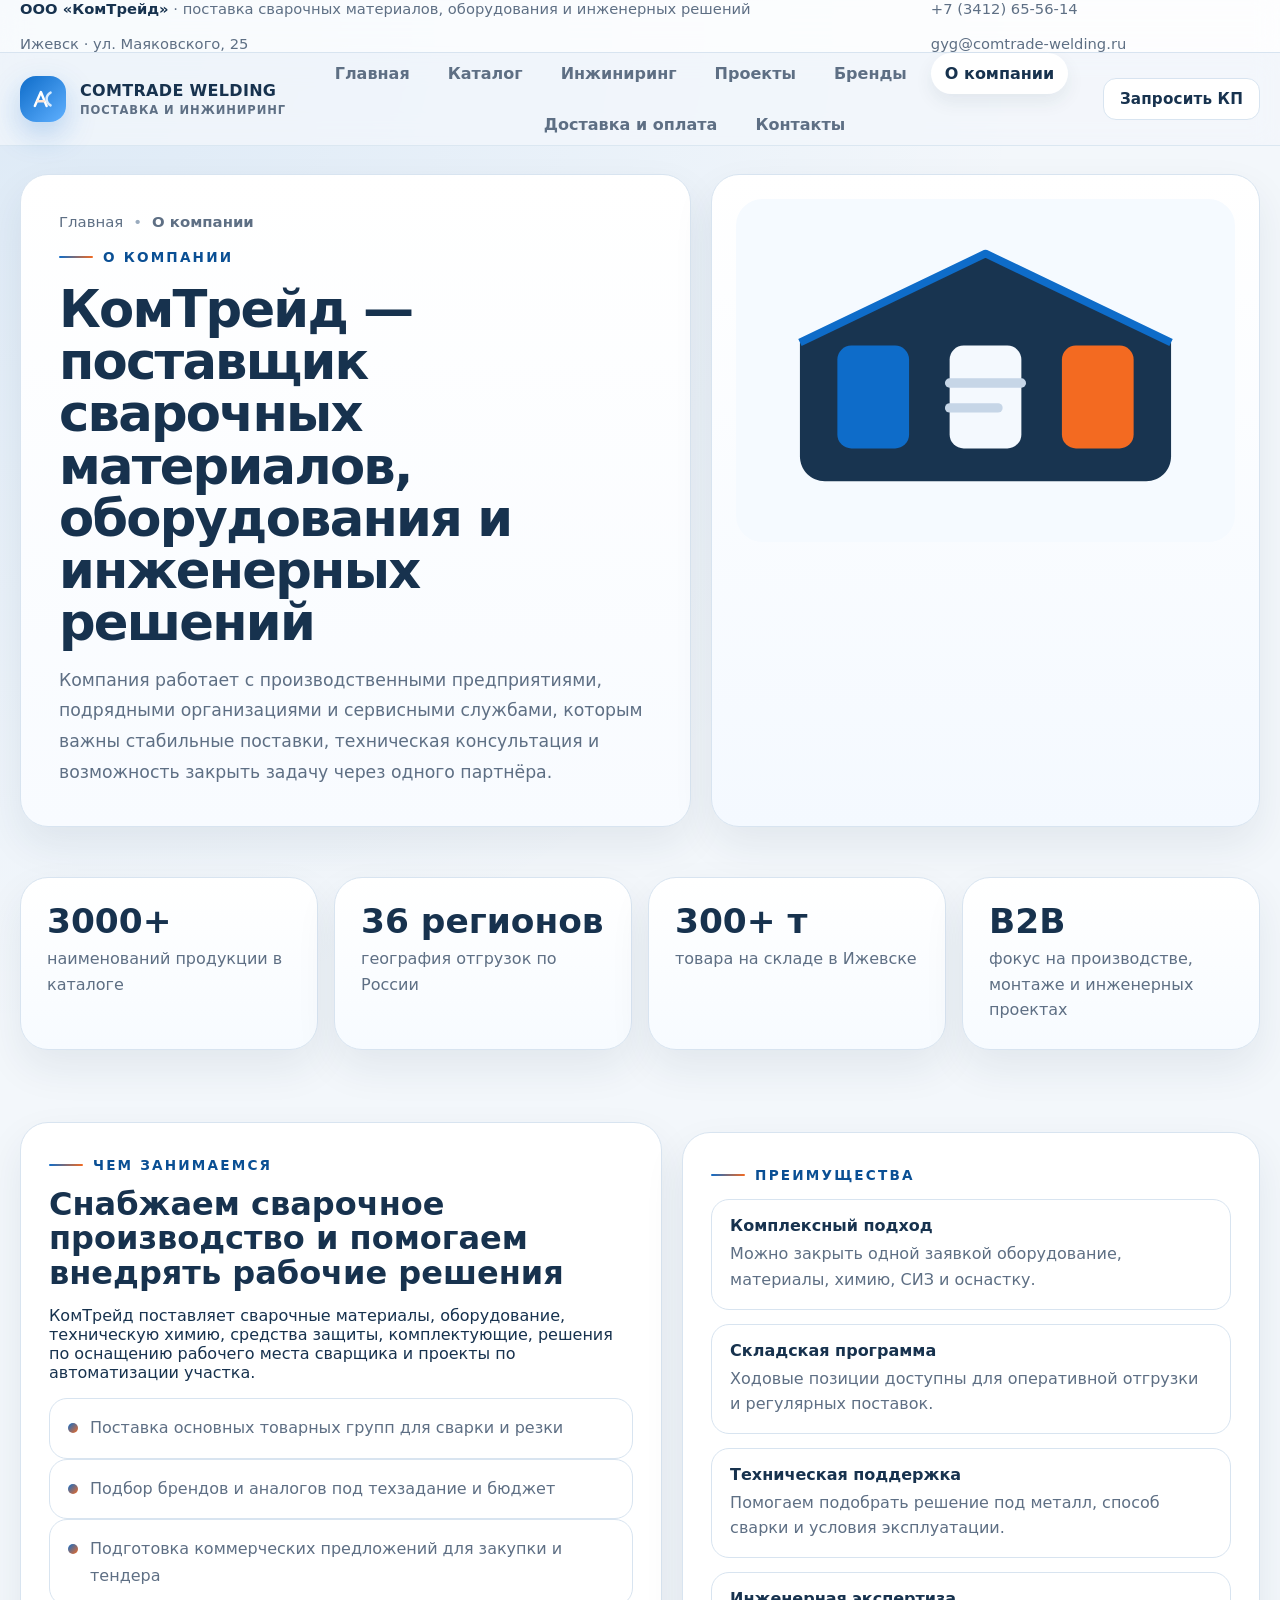
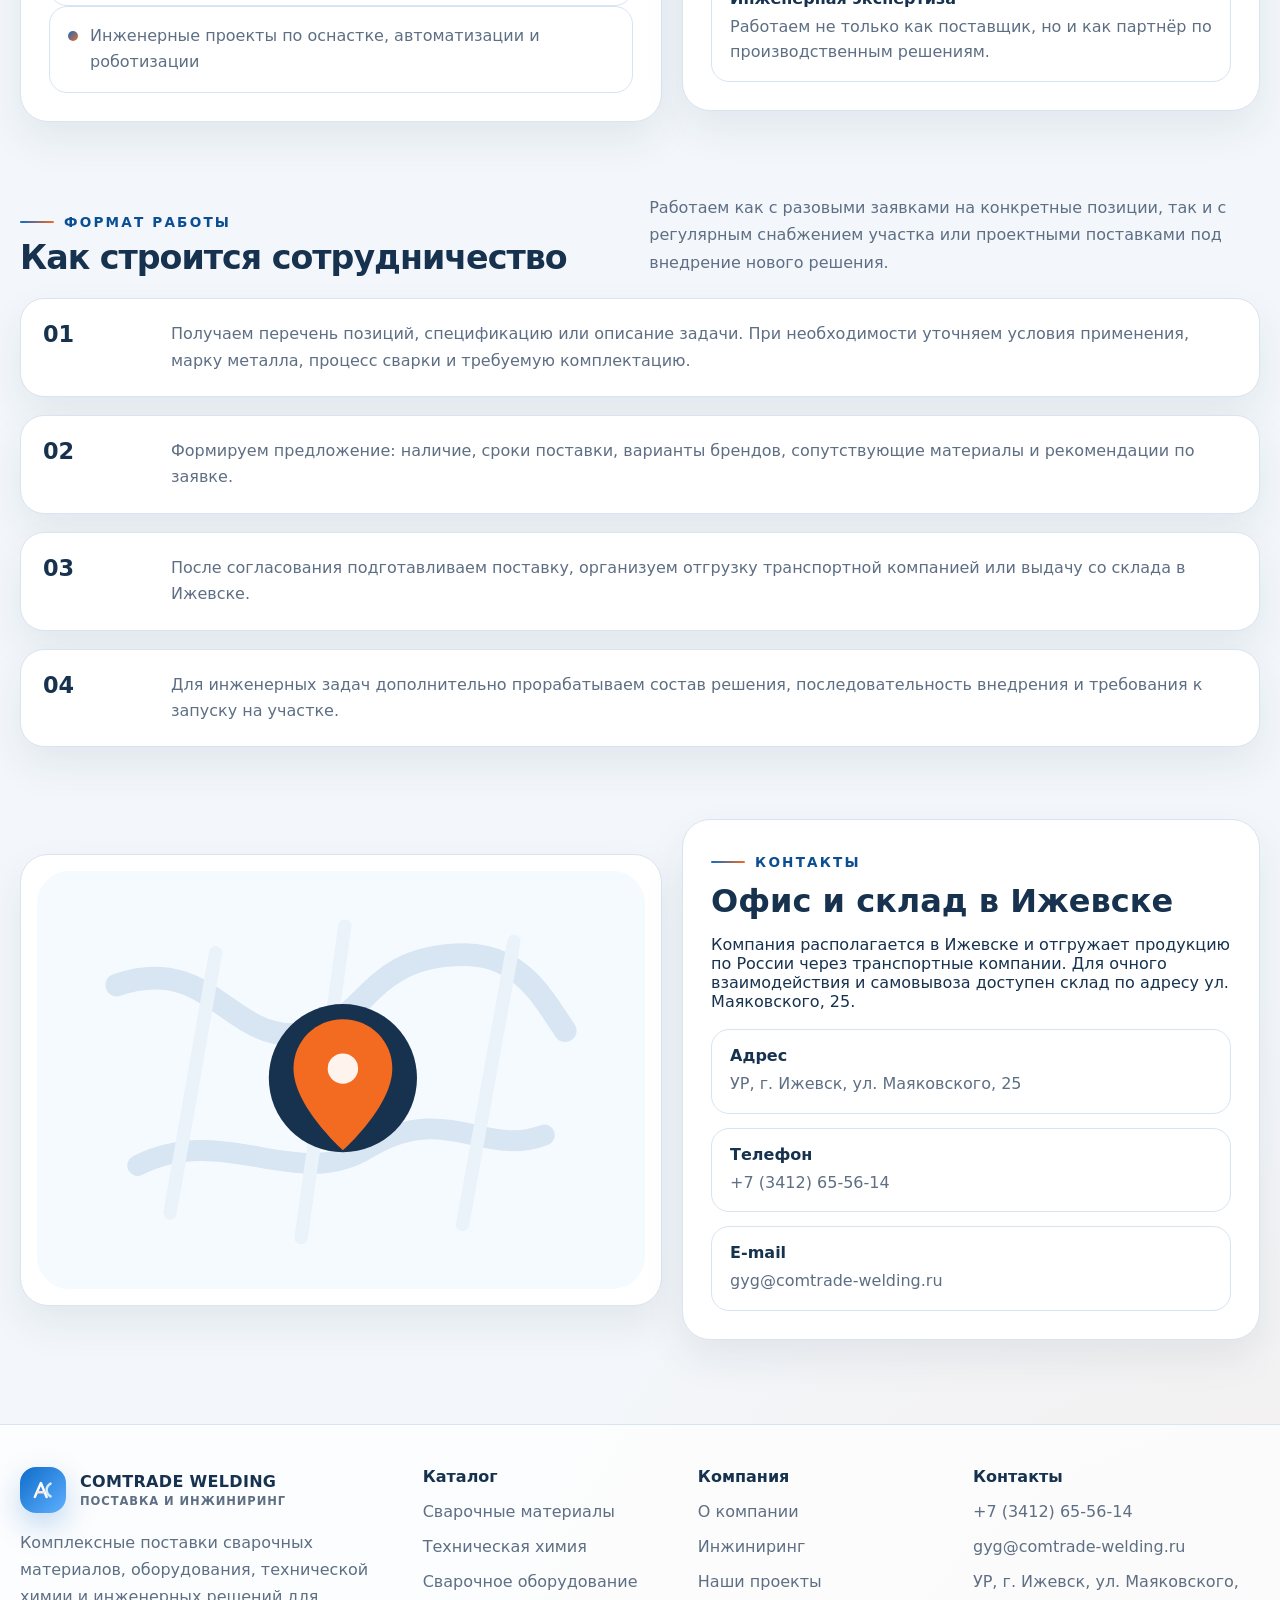
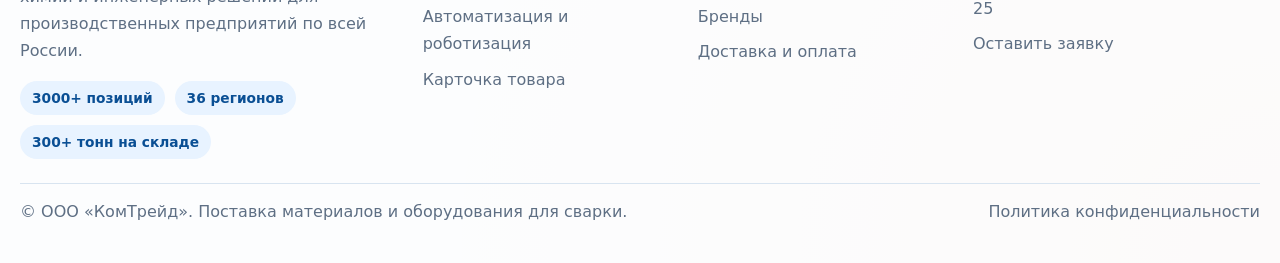
==== commit e85feef8: "Удалить раздел новостей с сайта" ====
--- a/about.html
+++ b/about.html
@@ -39,7 +39,6 @@
 <a href="engineering.html" class="">Инжиниринг</a>
 <a href="projects.html" class="">Проекты</a>
 <a href="brands.html" class="">Бренды</a>
-<a href="news.html" class="">Новости</a>
 <a href="about.html" class="active">О компании</a>
 <a href="delivery.html" class="">Доставка и оплата</a>
 <a href="contacts.html" class="">Контакты</a>
